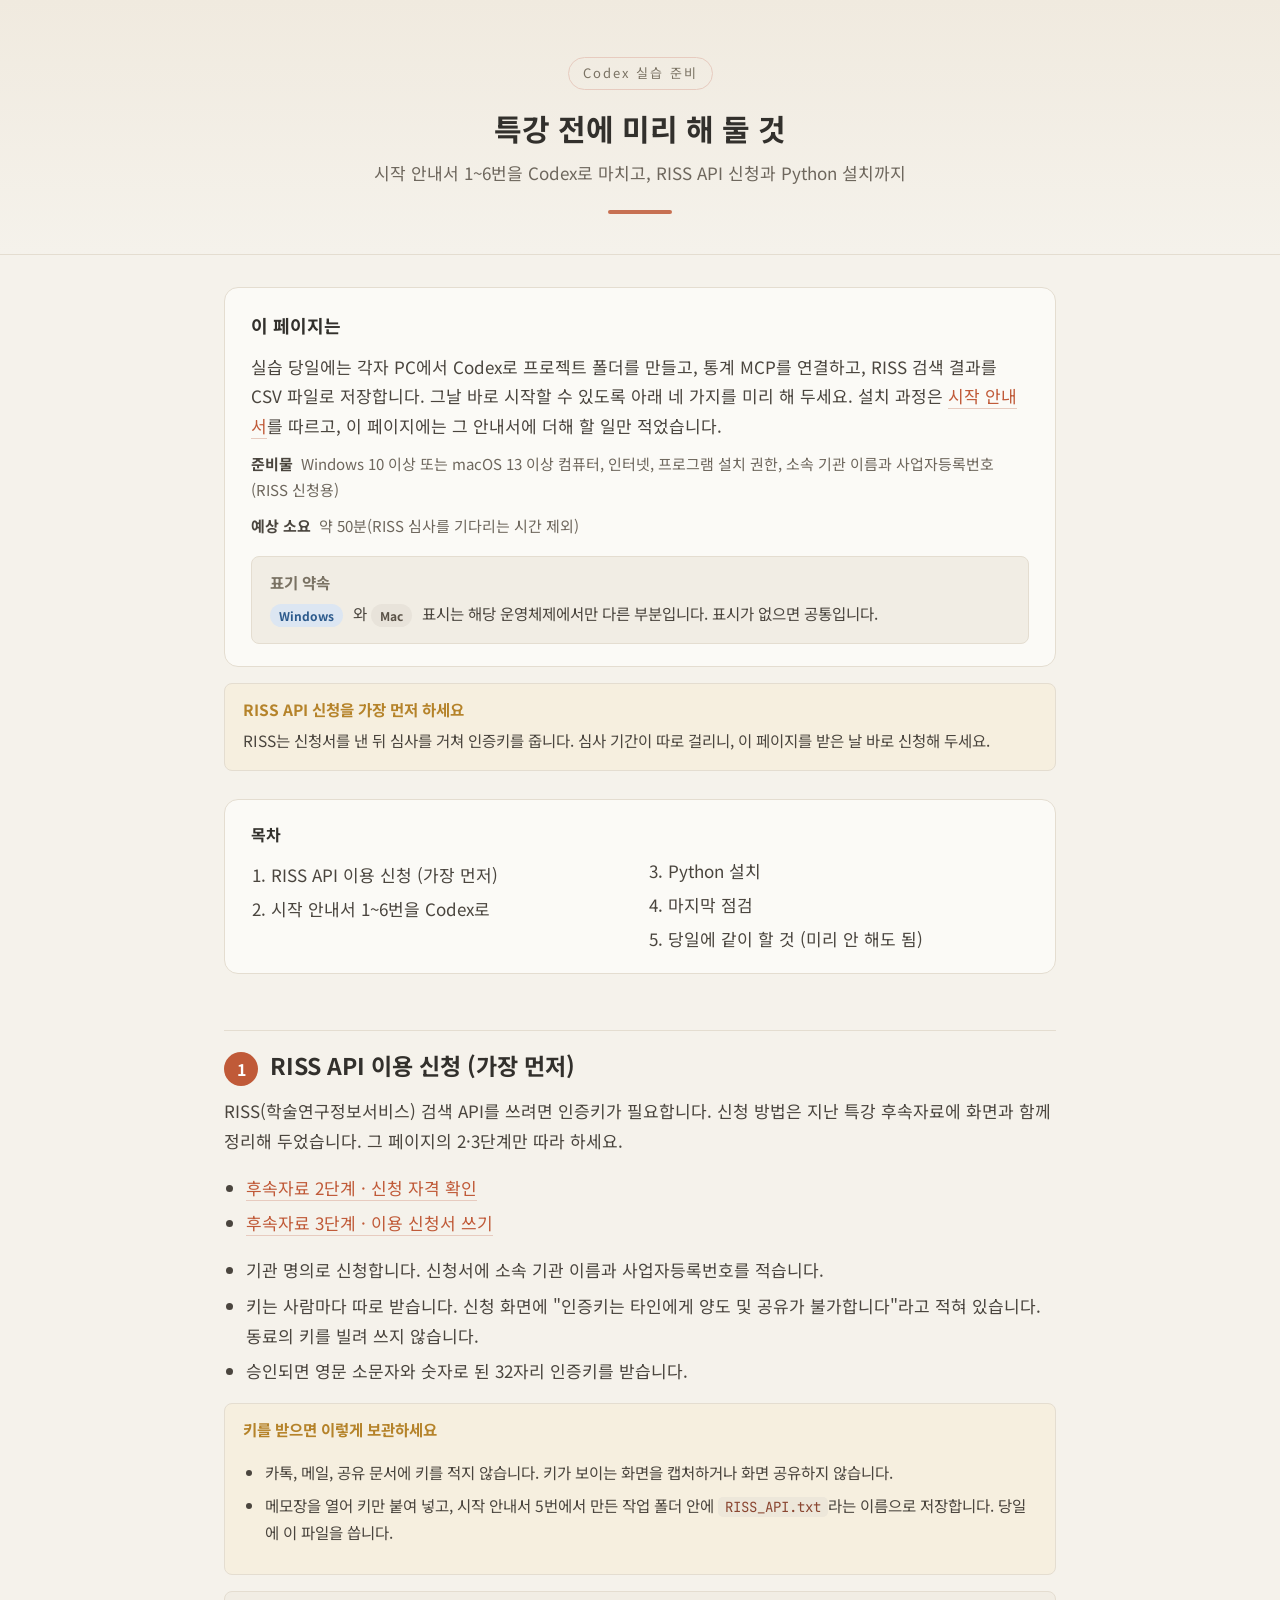
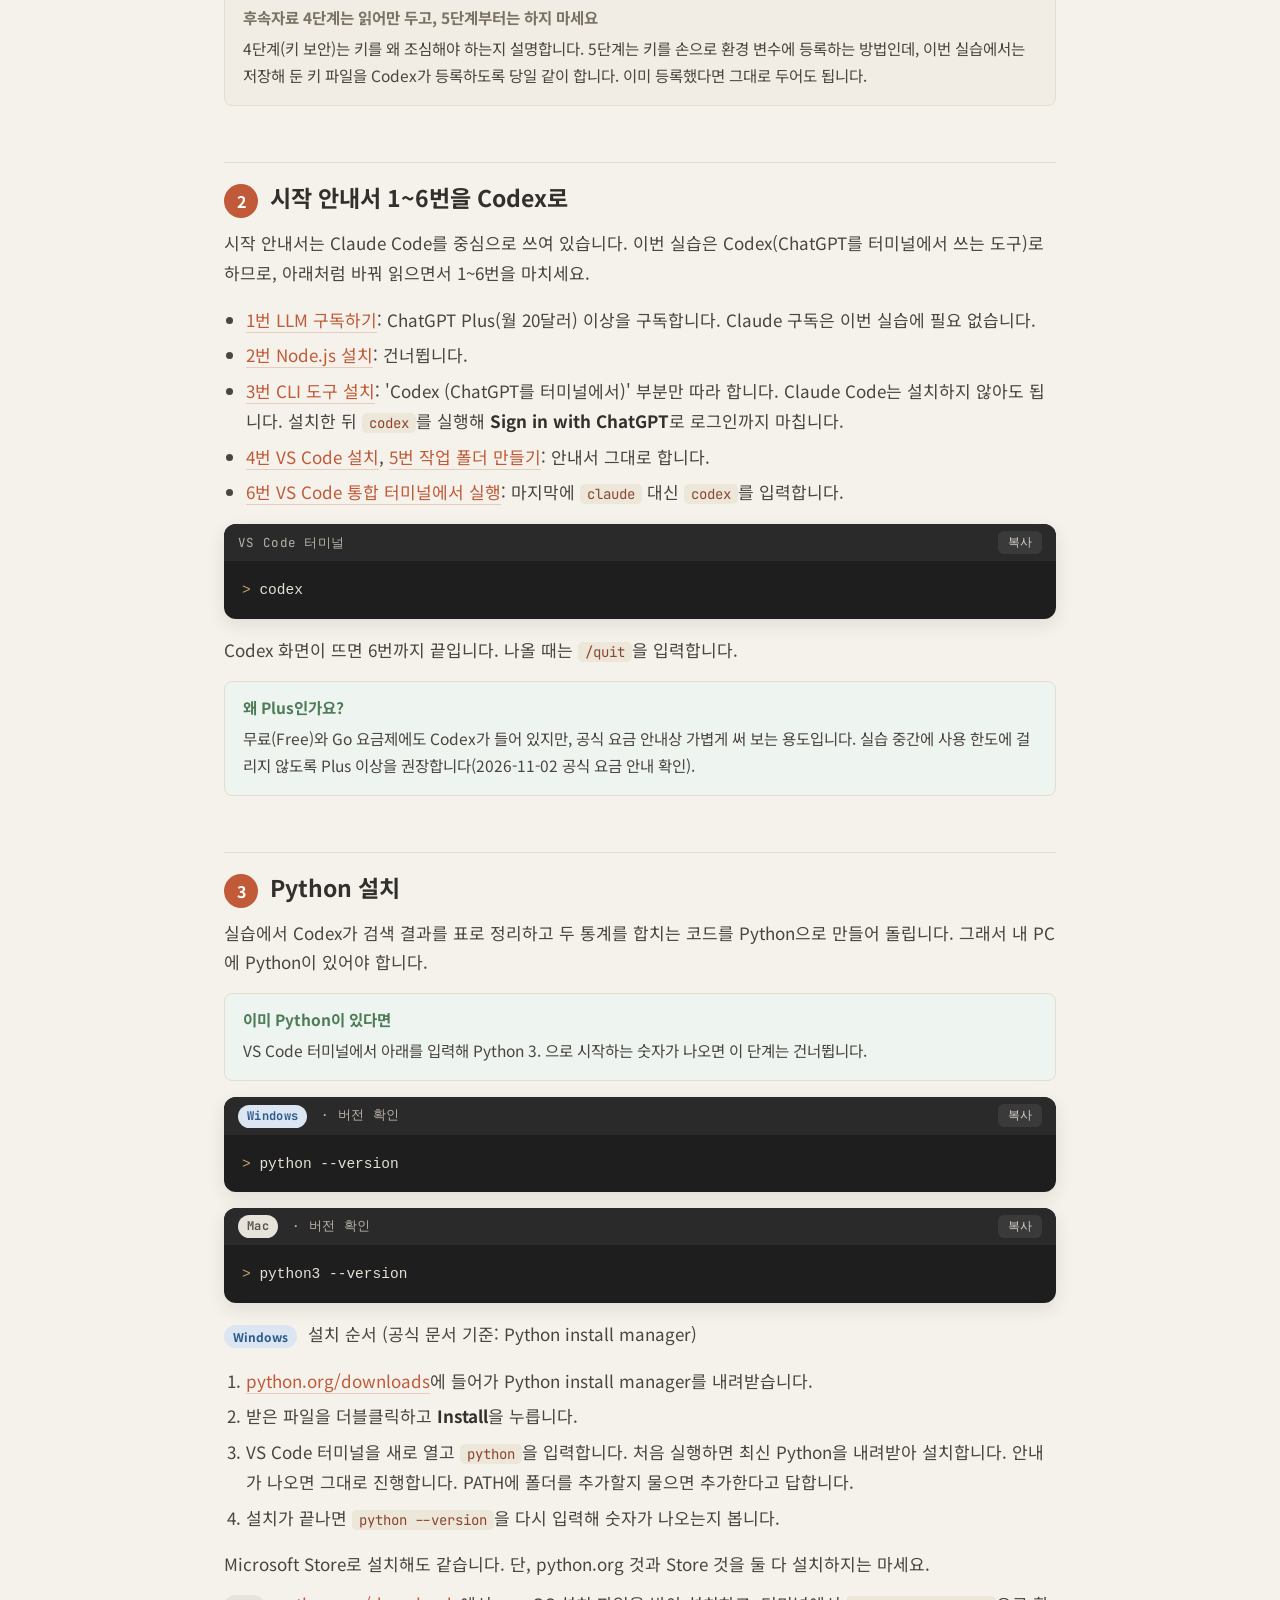
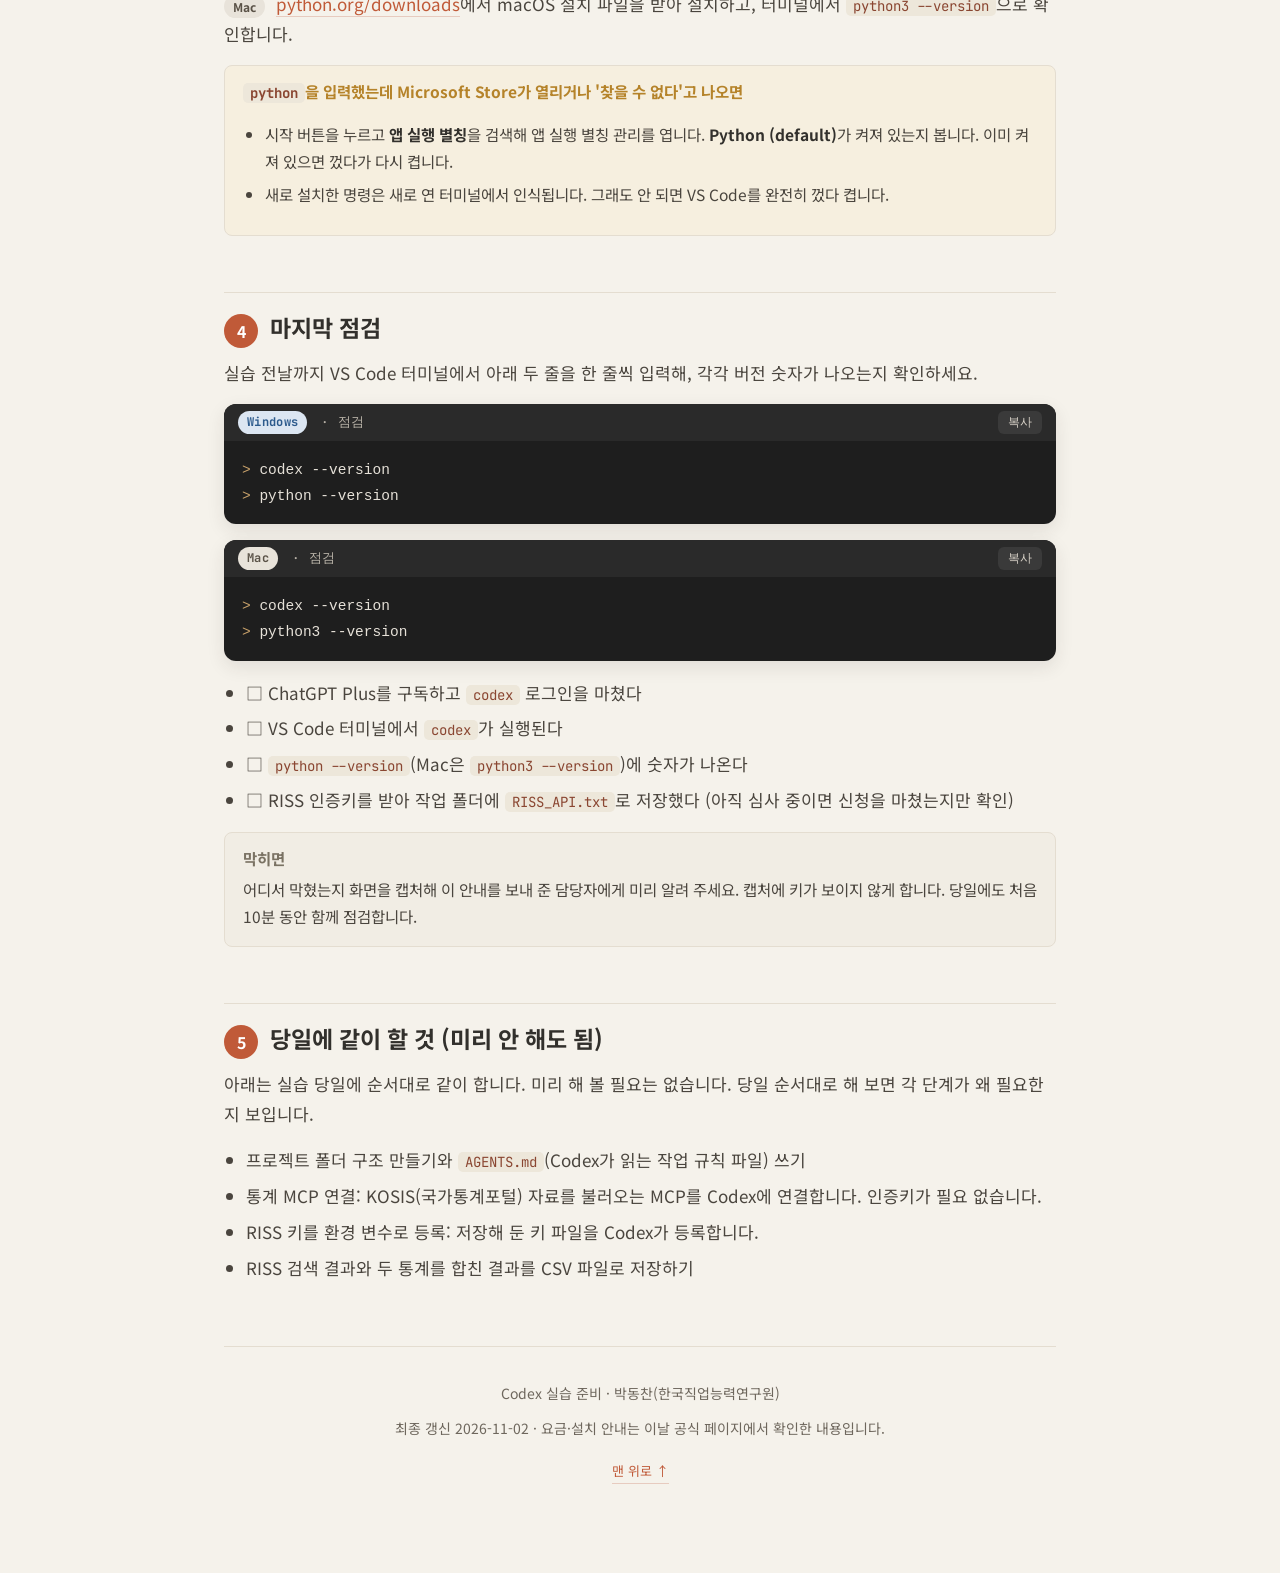
==== Lets_prepare.html @ 924f6443 "Lets_prepare: 특강 전에 미리 해 둘 것(Codex 실습 준비) 새 페이지 — RISS API 신청, 안내서 1~6번을 Codex로, Python 설치, 점검 Co-Au" ====
<!DOCTYPE html>
<html lang="ko">
<head>
<meta charset="UTF-8" />
<meta name="viewport" content="width=device-width, initial-scale=1.0" />
<title>특강 전에 미리 해 둘 것 · Codex 실습 준비</title>
<link rel="preconnect" href="https://fonts.googleapis.com" />
<link rel="preconnect" href="https://fonts.gstatic.com" crossorigin />
<link href="https://fonts.googleapis.com/css2?family=Noto+Sans+KR:wght@400;500;700&family=JetBrains+Mono:wght@400;500&display=swap" rel="stylesheet" />
<style>
  :root {
    --cream: #F5F2EB;
    --paper: #FBFAF6;
    --ink: #32302C;
    --body: #4A453E;
    --muted: #6E675D;
    --head: #7A7263;
    --terra: #C05A38;
    --terra-soft: #E7CBBF;
    --line: #E4DDD0;
    --code-bg: #1E1E1E;
    --code-fg: #E6E1D8;
    --green: #4E7C59;
    --amber: #B5832A;
  }
  * { box-sizing: border-box; }
  html { scroll-behavior: smooth; }
  body {
    margin: 0;
    background: var(--cream);
    color: var(--body);
    font-family: 'Noto Sans KR', 'Apple SD Gothic Neo', 'Malgun Gothic', sans-serif;
    font-size: 17px;
    line-height: 1.75;
    -webkit-font-smoothing: antialiased;
  }
  .wrap { max-width: 880px; margin: 0 auto; padding: 0 24px 96px; }

  /* Header */
  header.hero {
    background: linear-gradient(180deg, #F0EADF 0%, var(--cream) 100%);
    border-bottom: 1px solid var(--line);
    padding: 56px 24px 40px;
    text-align: center;
  }
  header.hero .badge {
    display: inline-block; font-size: 13px; letter-spacing: 2px; color: var(--head);
    border: 1px solid var(--terra-soft); border-radius: 999px; padding: 4px 14px; margin-bottom: 18px;
  }
  header.hero h1 { font-size: 30px; color: var(--ink); margin: 0 0 10px; font-weight: 700; line-height: 1.35; }
  header.hero p.sub { font-size: 17px; color: var(--muted); margin: 0; }
  .rule { width: 64px; height: 4px; background: var(--terra); border-radius: 3px; margin: 22px auto 0; opacity: .85; }

  h2 {
    font-size: 23px; color: var(--ink); font-weight: 700; margin: 56px 0 6px;
    padding-top: 14px; border-top: 1px solid var(--line); scroll-margin-top: 20px;
  }
  h2 .num {
    display: inline-flex; align-items: center; justify-content: center;
    width: 34px; height: 34px; border-radius: 50%; background: var(--terra); color: #fff;
    font-size: 16px; font-weight: 700; margin-right: 12px; vertical-align: middle;
  }
  h3 { font-size: 18px; color: var(--ink); font-weight: 700; margin: 28px 0 4px; }
  p { margin: 10px 0; }
  a { color: var(--terra); text-decoration: none; border-bottom: 1px solid var(--terra-soft); }
  a:hover { border-bottom-color: var(--terra); }
  strong { color: var(--ink); font-weight: 700; }
  ul, ol { padding-left: 22px; }
  li { margin: 6px 0; }

  /* Intro card */
  .intro {
    background: var(--paper); border: 1px solid var(--line); border-radius: 14px;
    padding: 22px 26px; margin: 32px 0 8px;
  }
  .intro h3 { margin-top: 0; }
  .meta-row { display: flex; flex-wrap: wrap; gap: 10px 28px; margin-top: 10px; font-size: 15px; color: var(--muted); }
  .meta-row b { color: var(--body); }

  /* TOC */
  nav.toc {
    background: var(--paper); border: 1px solid var(--line); border-radius: 14px;
    padding: 20px 26px; margin: 28px 0;
  }
  nav.toc .toc-title { font-weight: 700; color: var(--ink); margin-bottom: 8px; font-size: 16px; }
  nav.toc ol { margin: 0; padding-left: 20px; columns: 2; column-gap: 36px; }
  nav.toc li { margin: 4px 0; break-inside: avoid; }
  nav.toc a { border: none; color: var(--body); }
  nav.toc a:hover { color: var(--terra); }
  @media (max-width: 640px) { nav.toc ol { columns: 1; } }

  /* Code blocks */
  .code {
    position: relative; margin: 16px 0; border-radius: 12px; overflow: hidden;
    box-shadow: 0 6px 18px rgba(45,40,35,.10); background: var(--code-bg);
  }
  .code .bar {
    display: flex; align-items: center; justify-content: space-between;
    background: #2A2A2A; color: #B9B3A8; padding: 7px 14px; font-size: 12.5px;
    font-family: 'JetBrains Mono', Consolas, Menlo, monospace; letter-spacing: .3px;
  }
  .code .bar .dot { color: #5b5b5b; }
  .code pre {
    margin: 0; padding: 16px 18px; overflow-x: auto; color: var(--code-fg);
    font-family: 'JetBrains Mono', Consolas, 'D2Coding', Menlo, monospace;
    font-size: 14.5px; line-height: 1.7;
  }
  .code pre .c { color: #6A9955; }   /* 주석 */
  .code pre .p { color: #C9A26B; }   /* 프롬프트 기호 */
  .code pre .k { color: #79B8FF; }   /* 키워드/명령 */
  .copy {
    background: #3a3a3a; color: #d8d2c8; border: none; border-radius: 6px;
    padding: 3px 10px; font-size: 12px; cursor: pointer; font-family: inherit;
  }
  .copy:hover { background: #4a4a4a; }
  .copy.done { background: var(--green); color: #fff; }

  /* Callouts */
  .callout { border: 1px solid var(--line); border-radius: 8px; padding: 12px 18px; margin: 16px 0; font-size: 15.5px; }
  .callout p { margin: 4px 0; }
  .callout .ti { font-weight: 700; display: block; margin-bottom: 2px; }
  .tip  { background: #EEF4EF; }
  .tip .ti { color: var(--green); }
  .warn { background: #F6EFDF; }
  .warn .ti { color: var(--amber); }
  .note { background: #F1EDE4; }
  .note .ti { color: var(--head); }

  kbd {
    background: #fff; border: 1px solid #CFC7B8; border-bottom-width: 2px; border-radius: 5px;
    padding: 1px 7px; font-family: 'JetBrains Mono', Consolas, monospace; font-size: 13px; color: var(--ink);
  }
  code.inline {
    background: #EDE7DA; color: #8A4631; padding: 1px 7px; border-radius: 5px;
    font-family: 'JetBrains Mono', Consolas, monospace; font-size: 14px;
  }
  .os { display: inline-block; font-size: 12px; font-weight: 700; padding: 1px 9px; border-radius: 999px; margin-right: 6px; vertical-align: middle; }
  .win { background: #DCE6F2; color: #2C5A8C; }
  .mac { background: #E8E3DA; color: #5A5247; }

  footer {
    margin-top: 64px; padding-top: 24px; border-top: 1px solid var(--line);
    color: var(--muted); font-size: 14px; text-align: center;
  }
  .backtop { display:inline-block; margin-top: 10px; font-size: 13px; }

  @media print {
    header.hero, nav.toc, .copy { } .code { box-shadow: none; }
    body { font-size: 12pt; } a { color: var(--ink); }
  }
</style>
</head><body>

<header class="hero">
  <span class="badge">Codex 실습 준비</span>
  <h1>특강 전에 미리 해 둘 것</h1>
  <p class="sub">시작 안내서 1~6번을 Codex로 마치고, RISS API 신청과 Python 설치까지</p>
  <div class="rule"></div>
</header>

<div class="wrap">
  <div class="intro">
    <h3>이 페이지는</h3>
    <p>실습 당일에는 각자 PC에서 Codex로 프로젝트 폴더를 만들고, 통계 MCP를 연결하고, RISS 검색 결과를 CSV 파일로 저장합니다. 그날 바로 시작할 수 있도록 아래 네 가지를 미리 해 두세요. 설치 과정은 <a href="Lets_start.html">시작 안내서</a>를 따르고, 이 페이지에는 그 안내서에 더해 할 일만 적었습니다.</p>
    <div class="meta-row">
      <span><b>준비물</b> &nbsp;Windows 10 이상 또는 macOS 13 이상 컴퓨터, 인터넷, 프로그램 설치 권한, 소속 기관 이름과 사업자등록번호(RISS 신청용)</span>
      <span><b>예상 소요</b> &nbsp;약 50분(RISS 심사를 기다리는 시간 제외)</span>
    </div>
    <div class="callout note" style="margin-bottom:0;">
      <span class="ti">표기 약속</span>
      <p><span class="os win">Windows</span> 와 <span class="os mac">Mac</span> 표시는 해당 운영체제에서만 다른 부분입니다. 표시가 없으면 공통입니다.</p>
    </div>
  </div>

  <div class="callout warn">
    <span class="ti">RISS API 신청을 가장 먼저 하세요</span>
    <p>RISS는 신청서를 낸 뒤 심사를 거쳐 인증키를 줍니다. 심사 기간이 따로 걸리니, 이 페이지를 받은 날 바로 신청해 두세요.</p>
  </div>

  <nav class="toc">
    <div class="toc-title">목차</div>
    <ol>
      <li><a href="#s1">RISS API 이용 신청 (가장 먼저)</a></li>
      <li><a href="#s2">시작 안내서 1~6번을 Codex로</a></li>
      <li><a href="#s3">Python 설치</a></li>
      <li><a href="#s4">마지막 점검</a></li>
      <li><a href="#s5">당일에 같이 할 것 (미리 안 해도 됨)</a></li>
    </ol>
  </nav>

  <h2 id="s1"><span class="num">1</span>RISS API 이용 신청 (가장 먼저)</h2>
  <p>RISS(학술연구정보서비스) 검색 API를 쓰려면 인증키가 필요합니다. 신청 방법은 지난 특강 후속자료에 화면과 함께 정리해 두었습니다. 그 페이지의 2·3단계만 따라 하세요.</p>
  <ul>
    <li><a href="https://dongchan.github.io/KLEI_AI_Talk/followup/riss/#s2">후속자료 2단계 · 신청 자격 확인</a></li>
    <li><a href="https://dongchan.github.io/KLEI_AI_Talk/followup/riss/#s3">후속자료 3단계 · 이용 신청서 쓰기</a></li>
  </ul>
  <ul>
    <li>기관 명의로 신청합니다. 신청서에 소속 기관 이름과 사업자등록번호를 적습니다.</li>
    <li>키는 사람마다 따로 받습니다. 신청 화면에 "인증키는 타인에게 양도 및 공유가 불가합니다"라고 적혀 있습니다. 동료의 키를 빌려 쓰지 않습니다.</li>
    <li>승인되면 영문 소문자와 숫자로 된 32자리 인증키를 받습니다.</li>
  </ul>
  <div class="callout warn">
    <span class="ti">키를 받으면 이렇게 보관하세요</span>
    <ul>
      <li>카톡, 메일, 공유 문서에 키를 적지 않습니다. 키가 보이는 화면을 캡처하거나 화면 공유하지 않습니다.</li>
      <li>메모장을 열어 키만 붙여 넣고, 시작 안내서 5번에서 만든 작업 폴더 안에 <code class="inline">RISS_API.txt</code>라는 이름으로 저장합니다. 당일에 이 파일을 씁니다.</li>
    </ul>
  </div>
  <div class="callout note">
    <span class="ti">후속자료 4단계는 읽어만 두고, 5단계부터는 하지 마세요</span>
    <p>4단계(키 보안)는 키를 왜 조심해야 하는지 설명합니다. 5단계는 키를 손으로 환경 변수에 등록하는 방법인데, 이번 실습에서는 저장해 둔 키 파일을 Codex가 등록하도록 당일 같이 합니다. 이미 등록했다면 그대로 두어도 됩니다.</p>
  </div>

  <h2 id="s2"><span class="num">2</span>시작 안내서 1~6번을 Codex로</h2>
  <p>시작 안내서는 Claude Code를 중심으로 쓰여 있습니다. 이번 실습은 Codex(ChatGPT를 터미널에서 쓰는 도구)로 하므로, 아래처럼 바꿔 읽으면서 1~6번을 마치세요.</p>
  <ul>
    <li><a href="Lets_start.html#s1">1번 LLM 구독하기</a>: ChatGPT Plus(월 20달러) 이상을 구독합니다. Claude 구독은 이번 실습에 필요 없습니다.</li>
    <li><a href="Lets_start.html#s2">2번 Node.js 설치</a>: 건너뜁니다.</li>
    <li><a href="Lets_start.html#s3">3번 CLI 도구 설치</a>: 'Codex (ChatGPT를 터미널에서)' 부분만 따라 합니다. Claude Code는 설치하지 않아도 됩니다. 설치한 뒤 <code class="inline">codex</code>를 실행해 <strong>Sign in with ChatGPT</strong>로 로그인까지 마칩니다.</li>
    <li><a href="Lets_start.html#s4">4번 VS Code 설치</a>, <a href="Lets_start.html#s5">5번 작업 폴더 만들기</a>: 안내서 그대로 합니다.</li>
    <li><a href="Lets_start.html#s6">6번 VS Code 통합 터미널에서 실행</a>: 마지막에 <code class="inline">claude</code> 대신 <code class="inline">codex</code>를 입력합니다.</li>
  </ul>
  <div class="code">
    <div class="bar"><span>VS Code 터미널</span><button class="copy" onclick="cp(this)">복사</button></div>
    <pre><code><span class="p">&gt;</span> codex</code></pre>
  </div>
  <p>Codex 화면이 뜨면 6번까지 끝입니다. 나올 때는 <code class="inline">/quit</code>을 입력합니다.</p>
  <div class="callout tip">
    <span class="ti">왜 Plus인가요?</span>
    <p>무료(Free)와 Go 요금제에도 Codex가 들어 있지만, 공식 요금 안내상 가볍게 써 보는 용도입니다. 실습 중간에 사용 한도에 걸리지 않도록 Plus 이상을 권장합니다(2026-11-02 공식 요금 안내 확인).</p>
  </div>

  <h2 id="s3"><span class="num">3</span>Python 설치</h2>
  <p>실습에서 Codex가 검색 결과를 표로 정리하고 두 통계를 합치는 코드를 Python으로 만들어 돌립니다. 그래서 내 PC에 Python이 있어야 합니다.</p>
  <div class="callout tip">
    <span class="ti">이미 Python이 있다면</span>
    <p>VS Code 터미널에서 아래를 입력해 Python 3. 으로 시작하는 숫자가 나오면 이 단계는 건너뜁니다.</p>
  </div>
  <div class="code">
    <div class="bar"><span><span class="os win">Windows</span> · 버전 확인</span><button class="copy" onclick="cp(this)">복사</button></div>
    <pre><code><span class="p">&gt;</span> python --version</code></pre>
  </div>
  <div class="code">
    <div class="bar"><span><span class="os mac">Mac</span> · 버전 확인</span><button class="copy" onclick="cp(this)">복사</button></div>
    <pre><code><span class="p">&gt;</span> python3 --version</code></pre>
  </div>
  <p><span class="os win">Windows</span> 설치 순서 (공식 문서 기준: Python install manager)</p>
  <ol>
    <li><a href="https://www.python.org/downloads/">python.org/downloads</a>에 들어가 Python install manager를 내려받습니다.</li>
    <li>받은 파일을 더블클릭하고 <strong>Install</strong>을 누릅니다.</li>
    <li>VS Code 터미널을 새로 열고 <code class="inline">python</code>을 입력합니다. 처음 실행하면 최신 Python을 내려받아 설치합니다. 안내가 나오면 그대로 진행합니다. PATH에 폴더를 추가할지 물으면 추가한다고 답합니다.</li>
    <li>설치가 끝나면 <code class="inline">python --version</code>을 다시 입력해 숫자가 나오는지 봅니다.</li>
  </ol>
  <p>Microsoft Store로 설치해도 같습니다. 단, python.org 것과 Store 것을 둘 다 설치하지는 마세요.</p>
  <p><span class="os mac">Mac</span> <a href="https://www.python.org/downloads/">python.org/downloads</a>에서 macOS 설치 파일을 받아 설치하고, 터미널에서 <code class="inline">python3 --version</code>으로 확인합니다.</p>
  <div class="callout warn">
    <span class="ti"><code class="inline">python</code>을 입력했는데 Microsoft Store가 열리거나 '찾을 수 없다'고 나오면</span>
    <ul>
      <li>시작 버튼을 누르고 <strong>앱 실행 별칭</strong>을 검색해 앱 실행 별칭 관리를 엽니다. <strong>Python (default)</strong>가 켜져 있는지 봅니다. 이미 켜져 있으면 껐다가 다시 켭니다.</li>
      <li>새로 설치한 명령은 새로 연 터미널에서 인식됩니다. 그래도 안 되면 VS Code를 완전히 껐다 켭니다.</li>
    </ul>
  </div>

  <h2 id="s4"><span class="num">4</span>마지막 점검</h2>
  <p>실습 전날까지 VS Code 터미널에서 아래 두 줄을 한 줄씩 입력해, 각각 버전 숫자가 나오는지 확인하세요.</p>
  <div class="code">
    <div class="bar"><span><span class="os win">Windows</span> · 점검</span><button class="copy" onclick="cp(this)">복사</button></div>
    <pre><code><span class="p">&gt;</span> codex --version
<span class="p">&gt;</span> python --version</code></pre>
  </div>
  <div class="code">
    <div class="bar"><span><span class="os mac">Mac</span> · 점검</span><button class="copy" onclick="cp(this)">복사</button></div>
    <pre><code><span class="p">&gt;</span> codex --version
<span class="p">&gt;</span> python3 --version</code></pre>
  </div>
  <ul>
    <li>□ ChatGPT Plus를 구독하고 <code class="inline">codex</code> 로그인을 마쳤다</li>
    <li>□ VS Code 터미널에서 <code class="inline">codex</code>가 실행된다</li>
    <li>□ <code class="inline">python --version</code>(Mac은 <code class="inline">python3 --version</code>)에 숫자가 나온다</li>
    <li>□ RISS 인증키를 받아 작업 폴더에 <code class="inline">RISS_API.txt</code>로 저장했다 (아직 심사 중이면 신청을 마쳤는지만 확인)</li>
  </ul>
  <div class="callout note">
    <span class="ti">막히면</span>
    <p>어디서 막혔는지 화면을 캡처해 이 안내를 보내 준 담당자에게 미리 알려 주세요. 캡처에 키가 보이지 않게 합니다. 당일에도 처음 10분 동안 함께 점검합니다.</p>
  </div>

  <h2 id="s5"><span class="num">5</span>당일에 같이 할 것 (미리 안 해도 됨)</h2>
  <p>아래는 실습 당일에 순서대로 같이 합니다. 미리 해 볼 필요는 없습니다. 당일 순서대로 해 보면 각 단계가 왜 필요한지 보입니다.</p>
  <ul>
    <li>프로젝트 폴더 구조 만들기와 <code class="inline">AGENTS.md</code>(Codex가 읽는 작업 규칙 파일) 쓰기</li>
    <li>통계 MCP 연결: KOSIS(국가통계포털) 자료를 불러오는 MCP를 Codex에 연결합니다. 인증키가 필요 없습니다.</li>
    <li>RISS 키를 환경 변수로 등록: 저장해 둔 키 파일을 Codex가 등록합니다.</li>
    <li>RISS 검색 결과와 두 통계를 합친 결과를 CSV 파일로 저장하기</li>
  </ul>

  <footer>
    <p>Codex 실습 준비 · 박동찬(한국직업능력연구원)</p>
    <p>최종 갱신 2026-11-02 · 요금·설치 안내는 이날 공식 페이지에서 확인한 내용입니다.</p>
    <a class="backtop" href="#" onclick="window.scrollTo({top:0,behavior:'smooth'});return false;">맨 위로 ↑</a>
  </footer>
</div>

<script>
  function cp(btn){
    var pre = btn.closest('.code').querySelector('pre').cloneNode(true);
    pre.querySelectorAll('.p').forEach(function(s){ s.parentNode.removeChild(s); });
    var code = pre.textContent.replace(/^ /gm, '');
    var done = function(){ btn.textContent='복사됨'; btn.classList.add('done'); setTimeout(function(){ btn.textContent='복사'; btn.classList.remove('done'); },1500); };
    if(navigator.clipboard && navigator.clipboard.writeText){
      navigator.clipboard.writeText(code).then(done, function(){ fallback(code); done(); });
    } else { fallback(code); done(); }
  }
  function fallback(text){
    var ta=document.createElement('textarea'); ta.value=text; ta.style.position='fixed'; ta.style.opacity='0';
    document.body.appendChild(ta); ta.select();
    try{ document.execCommand('copy'); }catch(e){}
    document.body.removeChild(ta);
  }
</script></body>
</html>
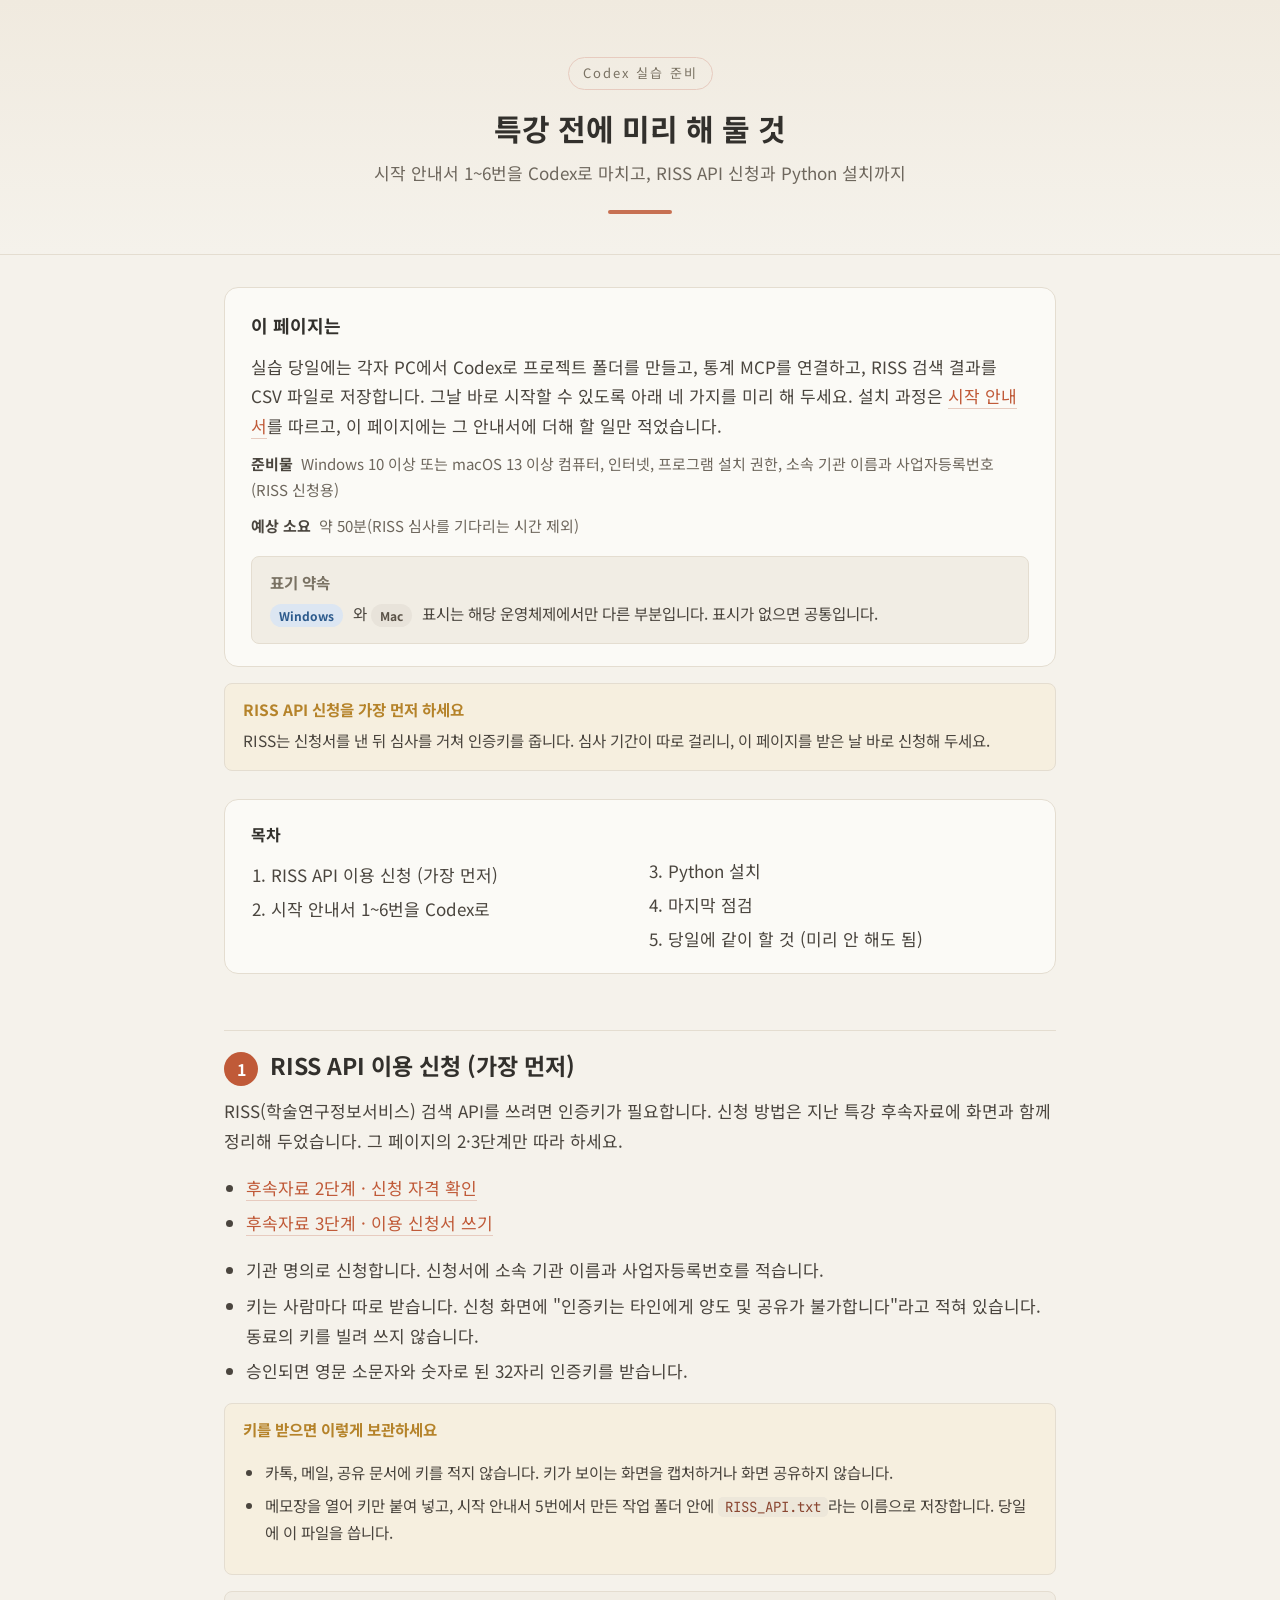
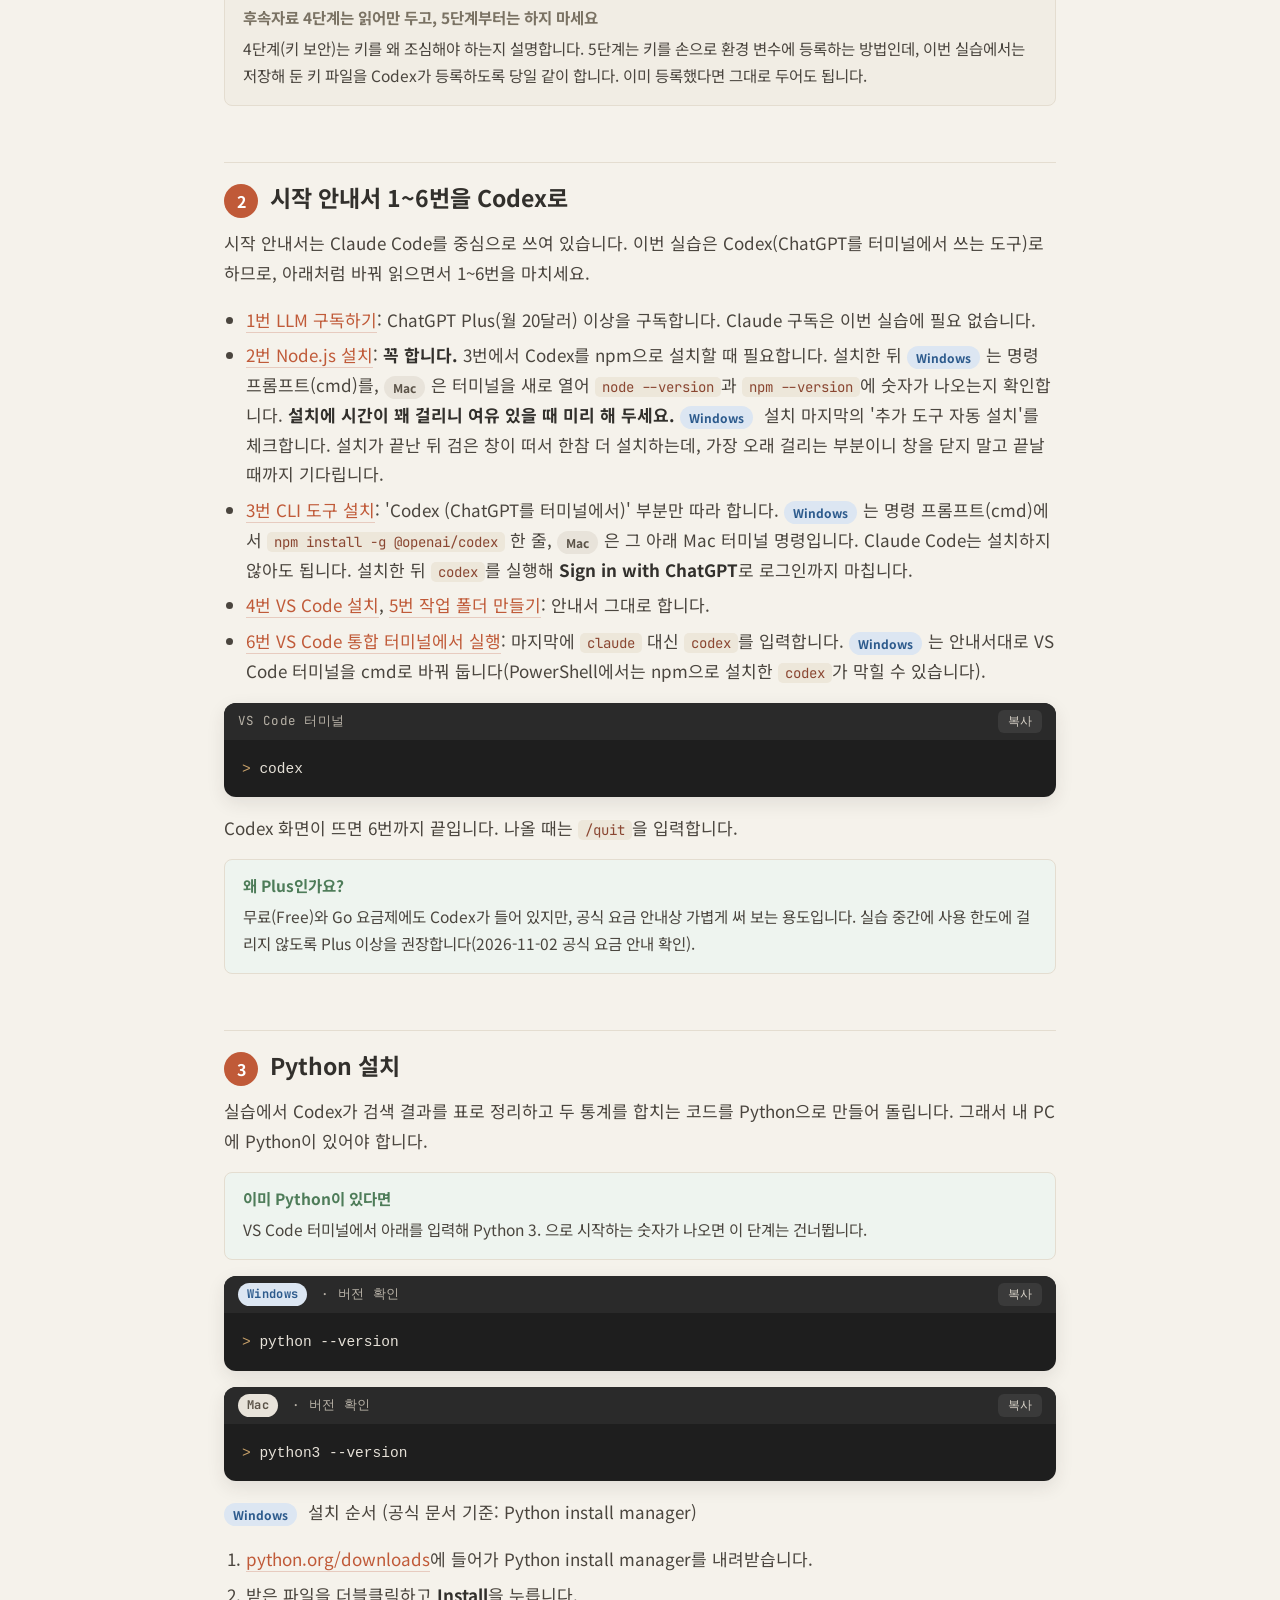
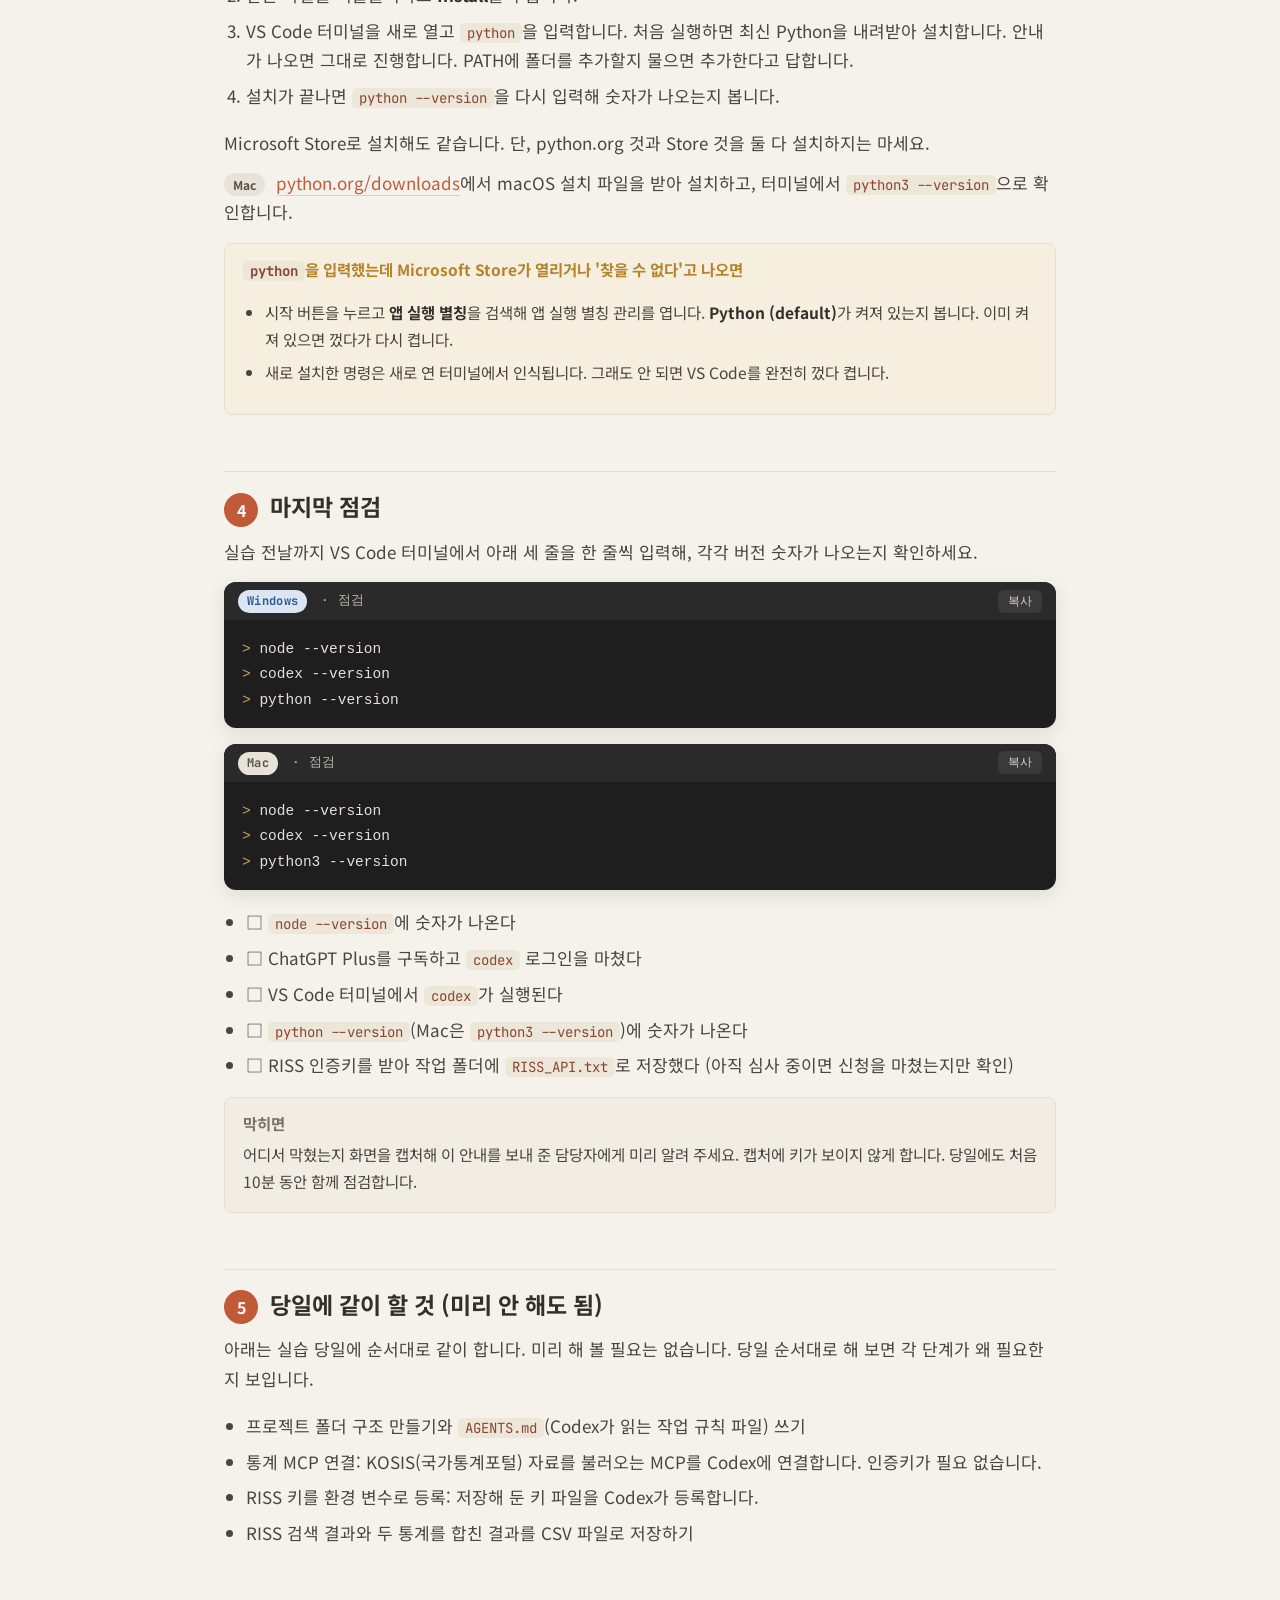
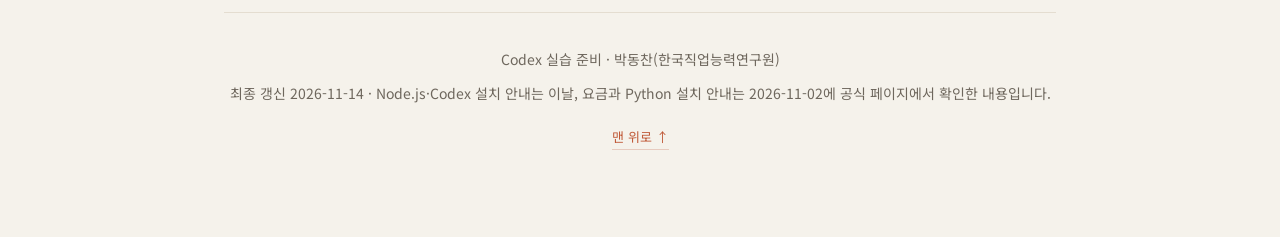
==== commit 90bc6791: "Lets_start·Lets_prepare: Node.js 설치를 필수 단계로, Windows의 Codex 설치는 cmd에서 npm, 설치 시간 알림 - Lets_start: '(" ====
--- a/Lets_prepare.html
+++ b/Lets_prepare.html
@@ -215,10 +215,10 @@
   <p>시작 안내서는 Claude Code를 중심으로 쓰여 있습니다. 이번 실습은 Codex(ChatGPT를 터미널에서 쓰는 도구)로 하므로, 아래처럼 바꿔 읽으면서 1~6번을 마치세요.</p>
   <ul>
     <li><a href="Lets_start.html#s1">1번 LLM 구독하기</a>: ChatGPT Plus(월 20달러) 이상을 구독합니다. Claude 구독은 이번 실습에 필요 없습니다.</li>
-    <li><a href="Lets_start.html#s2">2번 Node.js 설치</a>: 건너뜁니다.</li>
-    <li><a href="Lets_start.html#s3">3번 CLI 도구 설치</a>: 'Codex (ChatGPT를 터미널에서)' 부분만 따라 합니다. Claude Code는 설치하지 않아도 됩니다. 설치한 뒤 <code class="inline">codex</code>를 실행해 <strong>Sign in with ChatGPT</strong>로 로그인까지 마칩니다.</li>
+    <li><a href="Lets_start.html#s2">2번 Node.js 설치</a>: <strong>꼭 합니다.</strong> 3번에서 Codex를 npm으로 설치할 때 필요합니다. 설치한 뒤 <span class="os win">Windows</span>는 명령 프롬프트(cmd)를, <span class="os mac">Mac</span>은 터미널을 새로 열어 <code class="inline">node --version</code>과 <code class="inline">npm --version</code>에 숫자가 나오는지 확인합니다. <strong>설치에 시간이 꽤 걸리니 여유 있을 때 미리 해 두세요.</strong> <span class="os win">Windows</span> 설치 마지막의 '추가 도구 자동 설치'를 체크합니다. 설치가 끝난 뒤 검은 창이 떠서 한참 더 설치하는데, 가장 오래 걸리는 부분이니 창을 닫지 말고 끝날 때까지 기다립니다.</li>
+    <li><a href="Lets_start.html#s3">3번 CLI 도구 설치</a>: 'Codex (ChatGPT를 터미널에서)' 부분만 따라 합니다. <span class="os win">Windows</span>는 명령 프롬프트(cmd)에서 <code class="inline">npm install -g @openai/codex</code> 한 줄, <span class="os mac">Mac</span>은 그 아래 Mac 터미널 명령입니다. Claude Code는 설치하지 않아도 됩니다. 설치한 뒤 <code class="inline">codex</code>를 실행해 <strong>Sign in with ChatGPT</strong>로 로그인까지 마칩니다.</li>
     <li><a href="Lets_start.html#s4">4번 VS Code 설치</a>, <a href="Lets_start.html#s5">5번 작업 폴더 만들기</a>: 안내서 그대로 합니다.</li>
-    <li><a href="Lets_start.html#s6">6번 VS Code 통합 터미널에서 실행</a>: 마지막에 <code class="inline">claude</code> 대신 <code class="inline">codex</code>를 입력합니다.</li>
+    <li><a href="Lets_start.html#s6">6번 VS Code 통합 터미널에서 실행</a>: 마지막에 <code class="inline">claude</code> 대신 <code class="inline">codex</code>를 입력합니다. <span class="os win">Windows</span>는 안내서대로 VS Code 터미널을 cmd로 바꿔 둡니다(PowerShell에서는 npm으로 설치한 <code class="inline">codex</code>가 막힐 수 있습니다).</li>
   </ul>
   <div class="code">
     <div class="bar"><span>VS Code 터미널</span><button class="copy" onclick="cp(this)">복사</button></div>
@@ -262,18 +262,21 @@
   </div>
 
   <h2 id="s4"><span class="num">4</span>마지막 점검</h2>
-  <p>실습 전날까지 VS Code 터미널에서 아래 두 줄을 한 줄씩 입력해, 각각 버전 숫자가 나오는지 확인하세요.</p>
+  <p>실습 전날까지 VS Code 터미널에서 아래 세 줄을 한 줄씩 입력해, 각각 버전 숫자가 나오는지 확인하세요.</p>
   <div class="code">
     <div class="bar"><span><span class="os win">Windows</span> · 점검</span><button class="copy" onclick="cp(this)">복사</button></div>
-    <pre><code><span class="p">&gt;</span> codex --version
+    <pre><code><span class="p">&gt;</span> node --version
+<span class="p">&gt;</span> codex --version
 <span class="p">&gt;</span> python --version</code></pre>
   </div>
   <div class="code">
     <div class="bar"><span><span class="os mac">Mac</span> · 점검</span><button class="copy" onclick="cp(this)">복사</button></div>
-    <pre><code><span class="p">&gt;</span> codex --version
+    <pre><code><span class="p">&gt;</span> node --version
+<span class="p">&gt;</span> codex --version
 <span class="p">&gt;</span> python3 --version</code></pre>
   </div>
   <ul>
+    <li>□ <code class="inline">node --version</code>에 숫자가 나온다</li>
     <li>□ ChatGPT Plus를 구독하고 <code class="inline">codex</code> 로그인을 마쳤다</li>
     <li>□ VS Code 터미널에서 <code class="inline">codex</code>가 실행된다</li>
     <li>□ <code class="inline">python --version</code>(Mac은 <code class="inline">python3 --version</code>)에 숫자가 나온다</li>
@@ -295,7 +298,7 @@
 
   <footer>
     <p>Codex 실습 준비 · 박동찬(한국직업능력연구원)</p>
-    <p>최종 갱신 2026-11-02 · 요금·설치 안내는 이날 공식 페이지에서 확인한 내용입니다.</p>
+    <p>최종 갱신 2026-11-14 · Node.js·Codex 설치 안내는 이날, 요금과 Python 설치 안내는 2026-11-02에 공식 페이지에서 확인한 내용입니다.</p>
     <a class="backtop" href="#" onclick="window.scrollTo({top:0,behavior:'smooth'});return false;">맨 위로 ↑</a>
   </footer>
 </div>
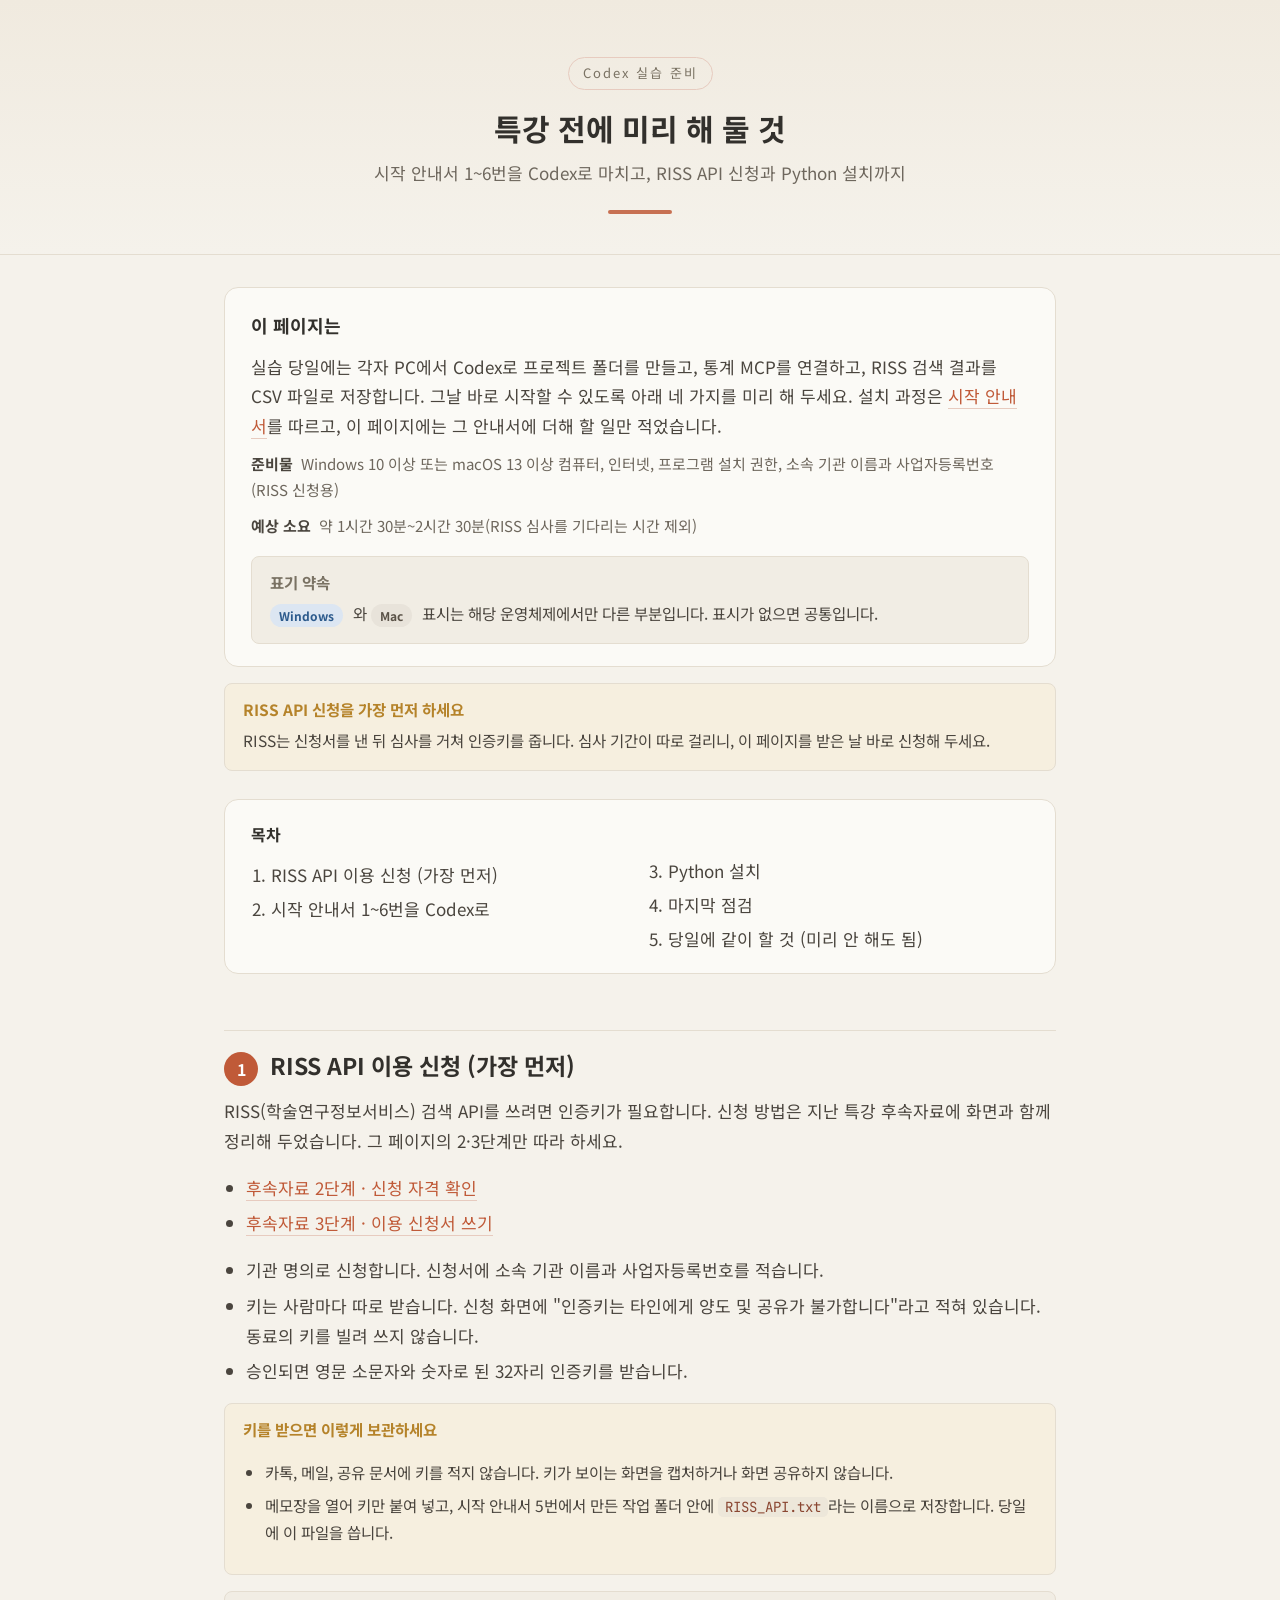
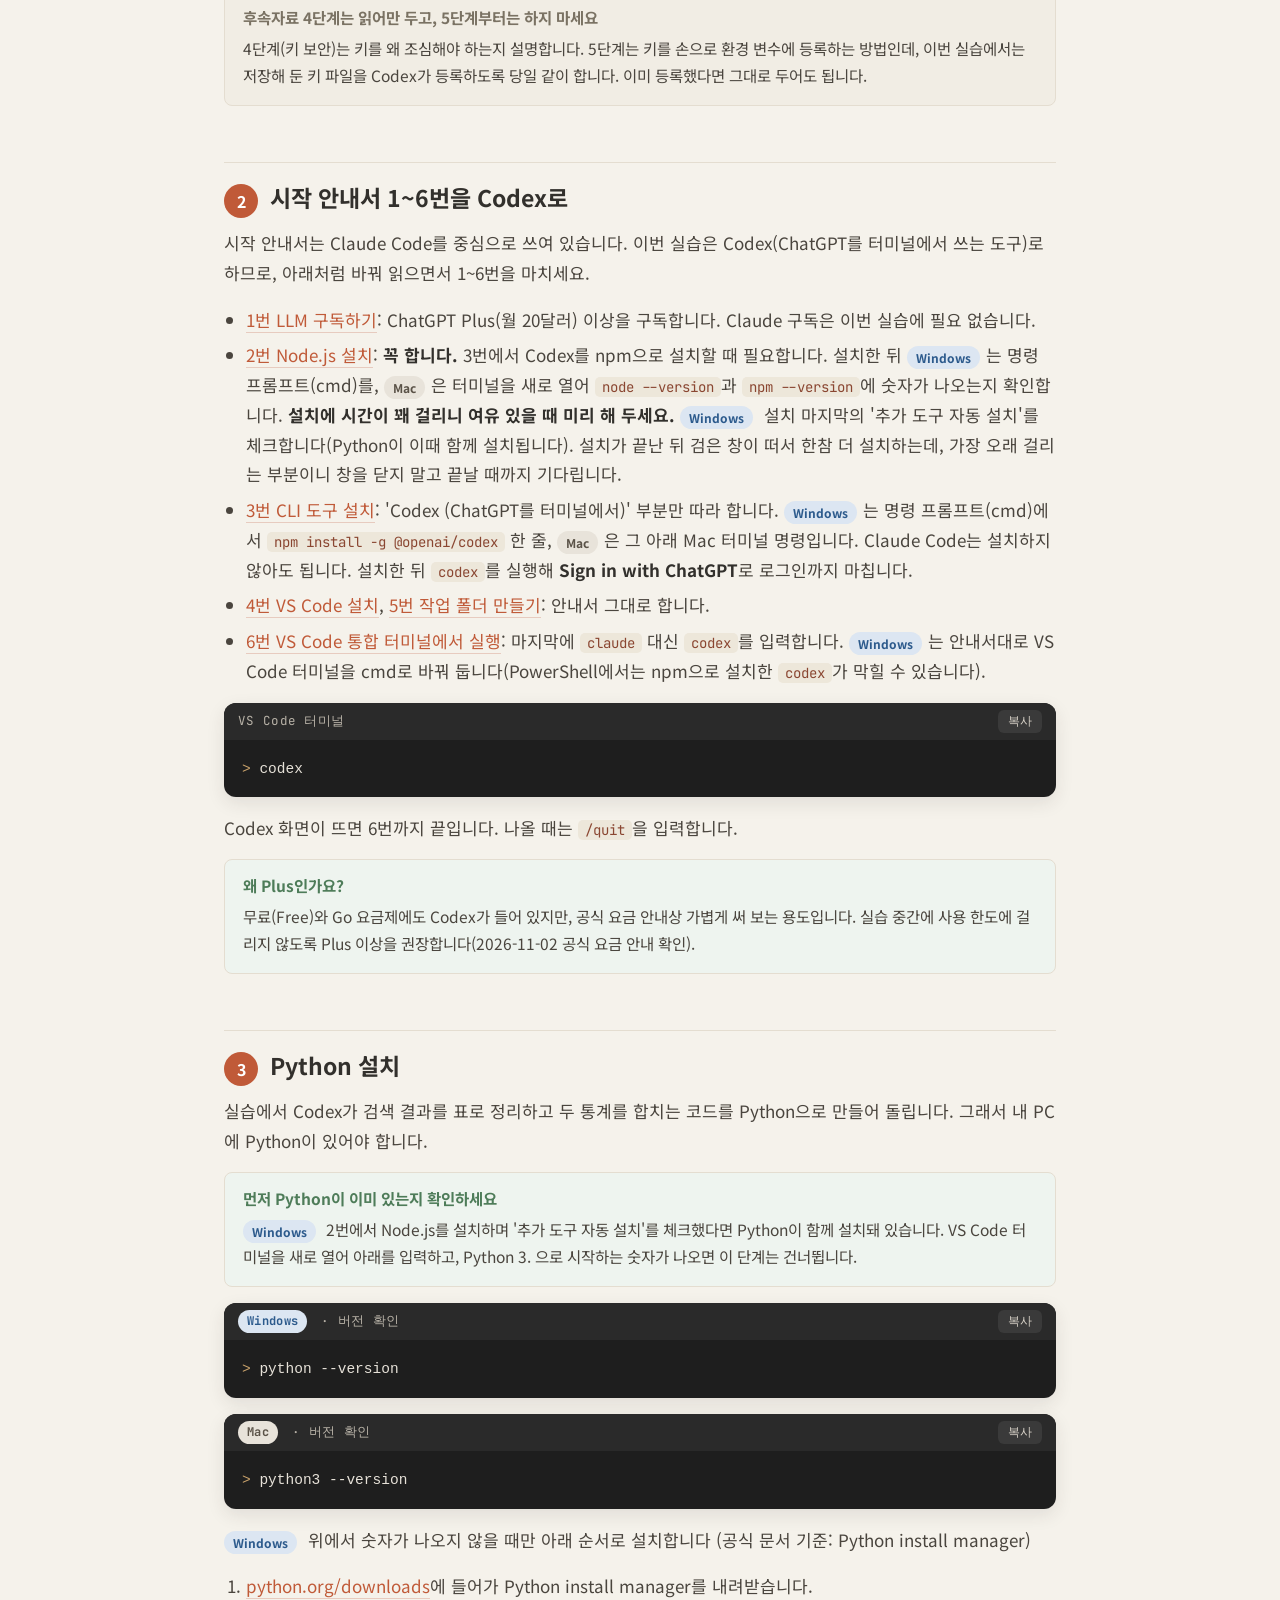
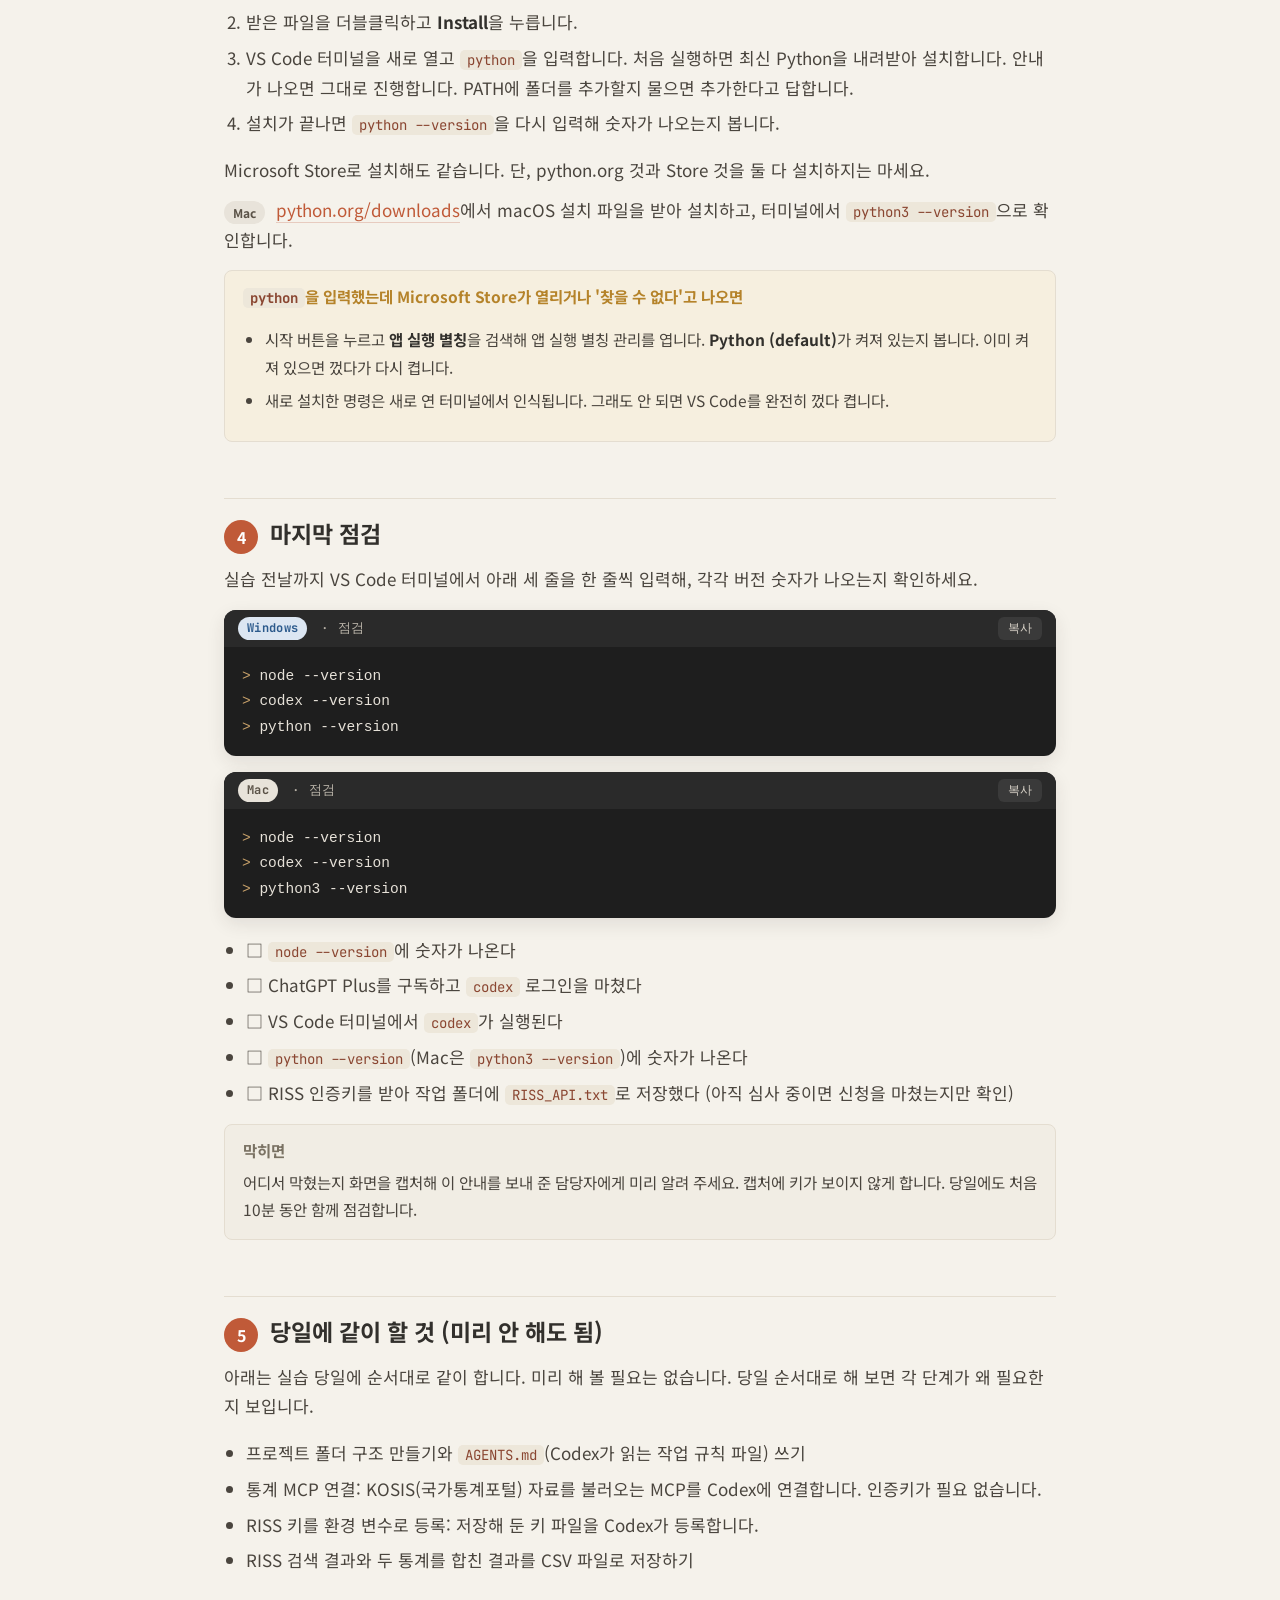
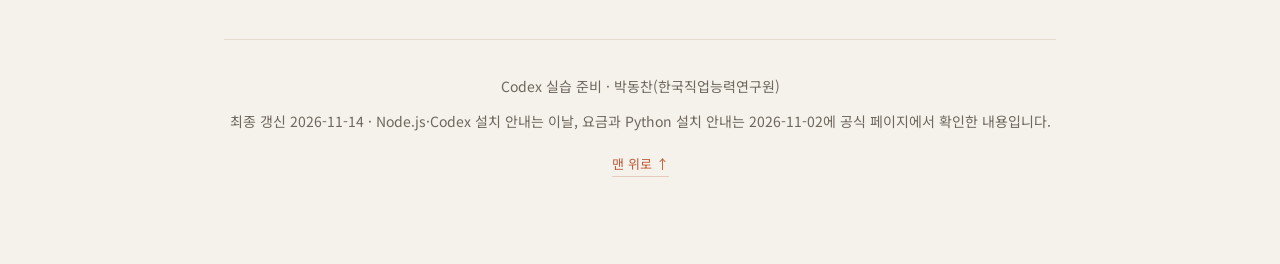
==== commit 2e5caf1e: "Lets_start·Lets_prepare: 예상 소요 약 1~2시간, '추가 도구 자동 설치'를 체크하는 이유(Python), Python 단계는 먼저 확인 - Lets_star" ====
--- a/Lets_prepare.html
+++ b/Lets_prepare.html
@@ -164,7 +164,7 @@
     <p>실습 당일에는 각자 PC에서 Codex로 프로젝트 폴더를 만들고, 통계 MCP를 연결하고, RISS 검색 결과를 CSV 파일로 저장합니다. 그날 바로 시작할 수 있도록 아래 네 가지를 미리 해 두세요. 설치 과정은 <a href="Lets_start.html">시작 안내서</a>를 따르고, 이 페이지에는 그 안내서에 더해 할 일만 적었습니다.</p>
     <div class="meta-row">
       <span><b>준비물</b> &nbsp;Windows 10 이상 또는 macOS 13 이상 컴퓨터, 인터넷, 프로그램 설치 권한, 소속 기관 이름과 사업자등록번호(RISS 신청용)</span>
-      <span><b>예상 소요</b> &nbsp;약 50분(RISS 심사를 기다리는 시간 제외)</span>
+      <span><b>예상 소요</b> &nbsp;약 1시간 30분~2시간 30분(RISS 심사를 기다리는 시간 제외)</span>
     </div>
     <div class="callout note" style="margin-bottom:0;">
       <span class="ti">표기 약속</span>
@@ -215,7 +215,7 @@
   <p>시작 안내서는 Claude Code를 중심으로 쓰여 있습니다. 이번 실습은 Codex(ChatGPT를 터미널에서 쓰는 도구)로 하므로, 아래처럼 바꿔 읽으면서 1~6번을 마치세요.</p>
   <ul>
     <li><a href="Lets_start.html#s1">1번 LLM 구독하기</a>: ChatGPT Plus(월 20달러) 이상을 구독합니다. Claude 구독은 이번 실습에 필요 없습니다.</li>
-    <li><a href="Lets_start.html#s2">2번 Node.js 설치</a>: <strong>꼭 합니다.</strong> 3번에서 Codex를 npm으로 설치할 때 필요합니다. 설치한 뒤 <span class="os win">Windows</span>는 명령 프롬프트(cmd)를, <span class="os mac">Mac</span>은 터미널을 새로 열어 <code class="inline">node --version</code>과 <code class="inline">npm --version</code>에 숫자가 나오는지 확인합니다. <strong>설치에 시간이 꽤 걸리니 여유 있을 때 미리 해 두세요.</strong> <span class="os win">Windows</span> 설치 마지막의 '추가 도구 자동 설치'를 체크합니다. 설치가 끝난 뒤 검은 창이 떠서 한참 더 설치하는데, 가장 오래 걸리는 부분이니 창을 닫지 말고 끝날 때까지 기다립니다.</li>
+    <li><a href="Lets_start.html#s2">2번 Node.js 설치</a>: <strong>꼭 합니다.</strong> 3번에서 Codex를 npm으로 설치할 때 필요합니다. 설치한 뒤 <span class="os win">Windows</span>는 명령 프롬프트(cmd)를, <span class="os mac">Mac</span>은 터미널을 새로 열어 <code class="inline">node --version</code>과 <code class="inline">npm --version</code>에 숫자가 나오는지 확인합니다. <strong>설치에 시간이 꽤 걸리니 여유 있을 때 미리 해 두세요.</strong> <span class="os win">Windows</span> 설치 마지막의 '추가 도구 자동 설치'를 체크합니다(Python이 이때 함께 설치됩니다). 설치가 끝난 뒤 검은 창이 떠서 한참 더 설치하는데, 가장 오래 걸리는 부분이니 창을 닫지 말고 끝날 때까지 기다립니다.</li>
     <li><a href="Lets_start.html#s3">3번 CLI 도구 설치</a>: 'Codex (ChatGPT를 터미널에서)' 부분만 따라 합니다. <span class="os win">Windows</span>는 명령 프롬프트(cmd)에서 <code class="inline">npm install -g @openai/codex</code> 한 줄, <span class="os mac">Mac</span>은 그 아래 Mac 터미널 명령입니다. Claude Code는 설치하지 않아도 됩니다. 설치한 뒤 <code class="inline">codex</code>를 실행해 <strong>Sign in with ChatGPT</strong>로 로그인까지 마칩니다.</li>
     <li><a href="Lets_start.html#s4">4번 VS Code 설치</a>, <a href="Lets_start.html#s5">5번 작업 폴더 만들기</a>: 안내서 그대로 합니다.</li>
     <li><a href="Lets_start.html#s6">6번 VS Code 통합 터미널에서 실행</a>: 마지막에 <code class="inline">claude</code> 대신 <code class="inline">codex</code>를 입력합니다. <span class="os win">Windows</span>는 안내서대로 VS Code 터미널을 cmd로 바꿔 둡니다(PowerShell에서는 npm으로 설치한 <code class="inline">codex</code>가 막힐 수 있습니다).</li>
@@ -233,8 +233,8 @@
   <h2 id="s3"><span class="num">3</span>Python 설치</h2>
   <p>실습에서 Codex가 검색 결과를 표로 정리하고 두 통계를 합치는 코드를 Python으로 만들어 돌립니다. 그래서 내 PC에 Python이 있어야 합니다.</p>
   <div class="callout tip">
-    <span class="ti">이미 Python이 있다면</span>
-    <p>VS Code 터미널에서 아래를 입력해 Python 3. 으로 시작하는 숫자가 나오면 이 단계는 건너뜁니다.</p>
+    <span class="ti">먼저 Python이 이미 있는지 확인하세요</span>
+    <p><span class="os win">Windows</span> 2번에서 Node.js를 설치하며 '추가 도구 자동 설치'를 체크했다면 Python이 함께 설치돼 있습니다. VS Code 터미널을 새로 열어 아래를 입력하고, Python 3. 으로 시작하는 숫자가 나오면 이 단계는 건너뜁니다.</p>
   </div>
   <div class="code">
     <div class="bar"><span><span class="os win">Windows</span> · 버전 확인</span><button class="copy" onclick="cp(this)">복사</button></div>
@@ -244,7 +244,7 @@
     <div class="bar"><span><span class="os mac">Mac</span> · 버전 확인</span><button class="copy" onclick="cp(this)">복사</button></div>
     <pre><code><span class="p">&gt;</span> python3 --version</code></pre>
   </div>
-  <p><span class="os win">Windows</span> 설치 순서 (공식 문서 기준: Python install manager)</p>
+  <p><span class="os win">Windows</span> 위에서 숫자가 나오지 않을 때만 아래 순서로 설치합니다 (공식 문서 기준: Python install manager)</p>
   <ol>
     <li><a href="https://www.python.org/downloads/">python.org/downloads</a>에 들어가 Python install manager를 내려받습니다.</li>
     <li>받은 파일을 더블클릭하고 <strong>Install</strong>을 누릅니다.</li>
